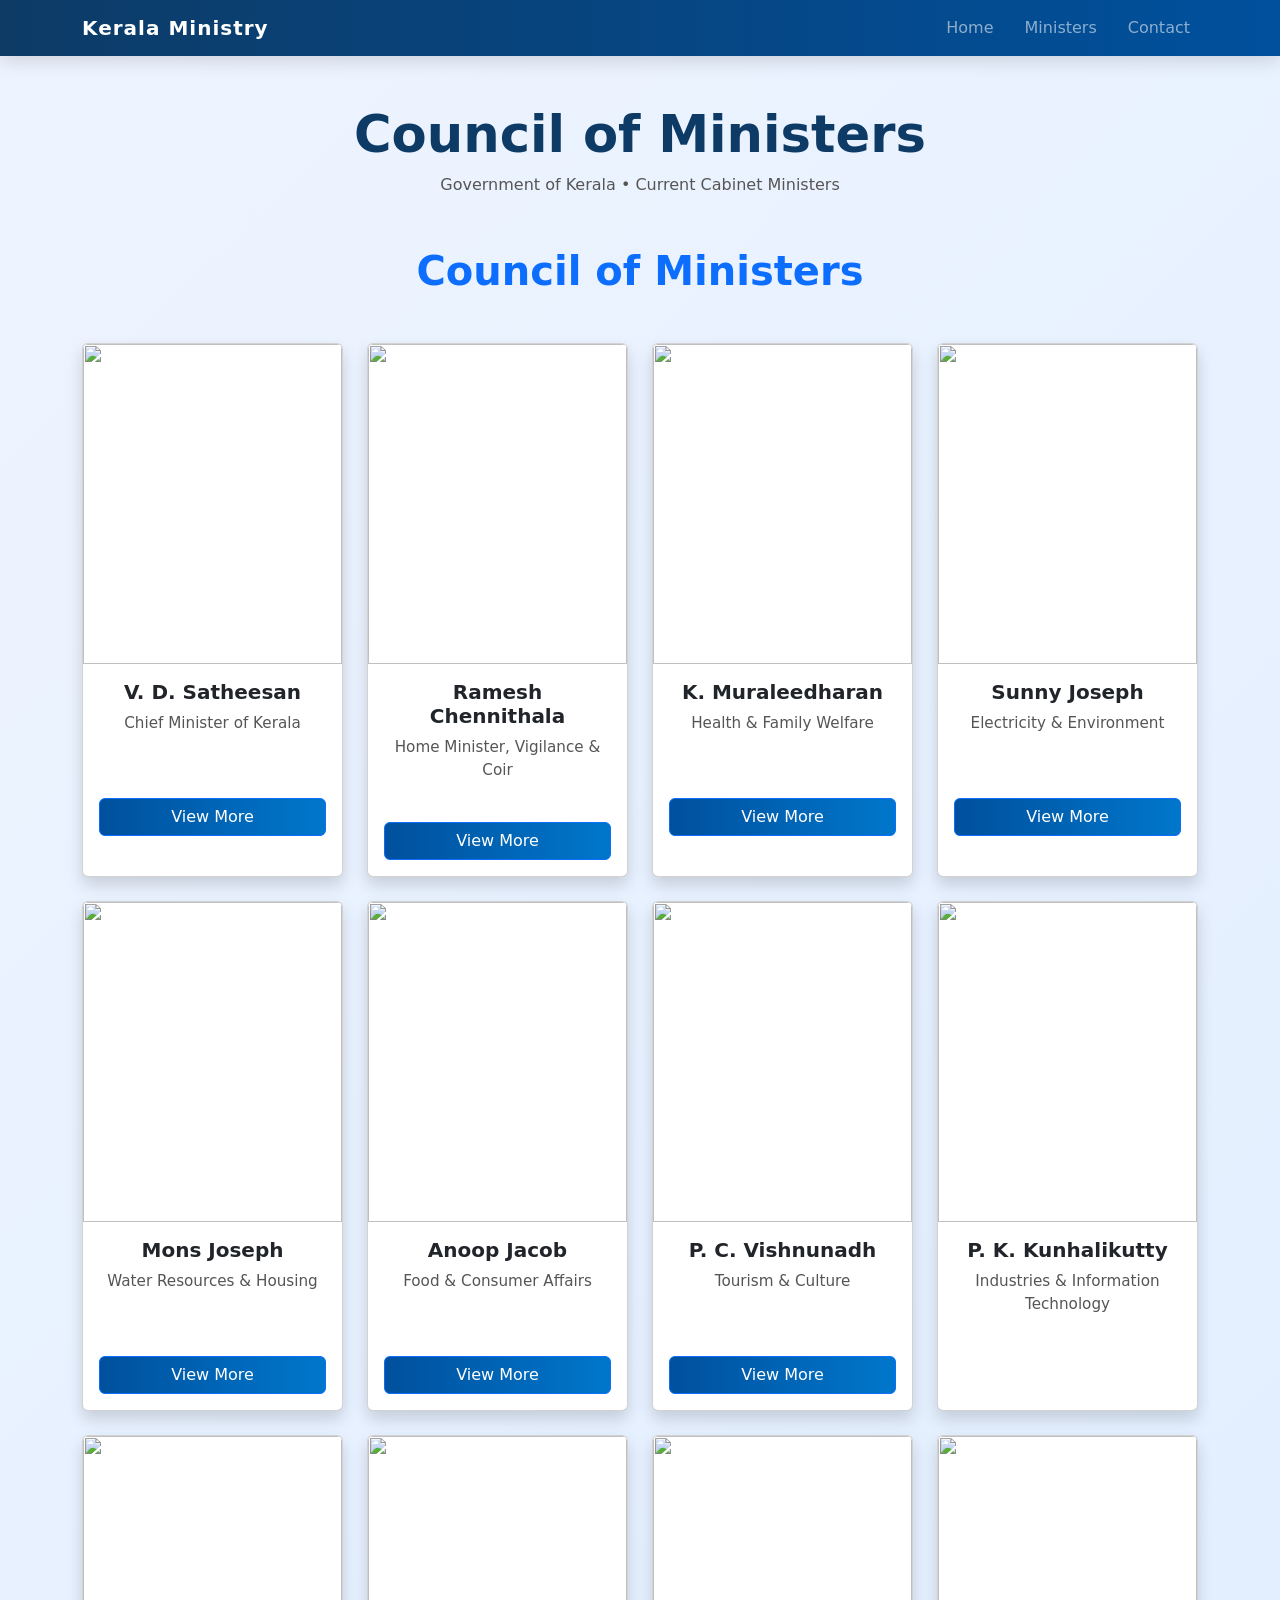
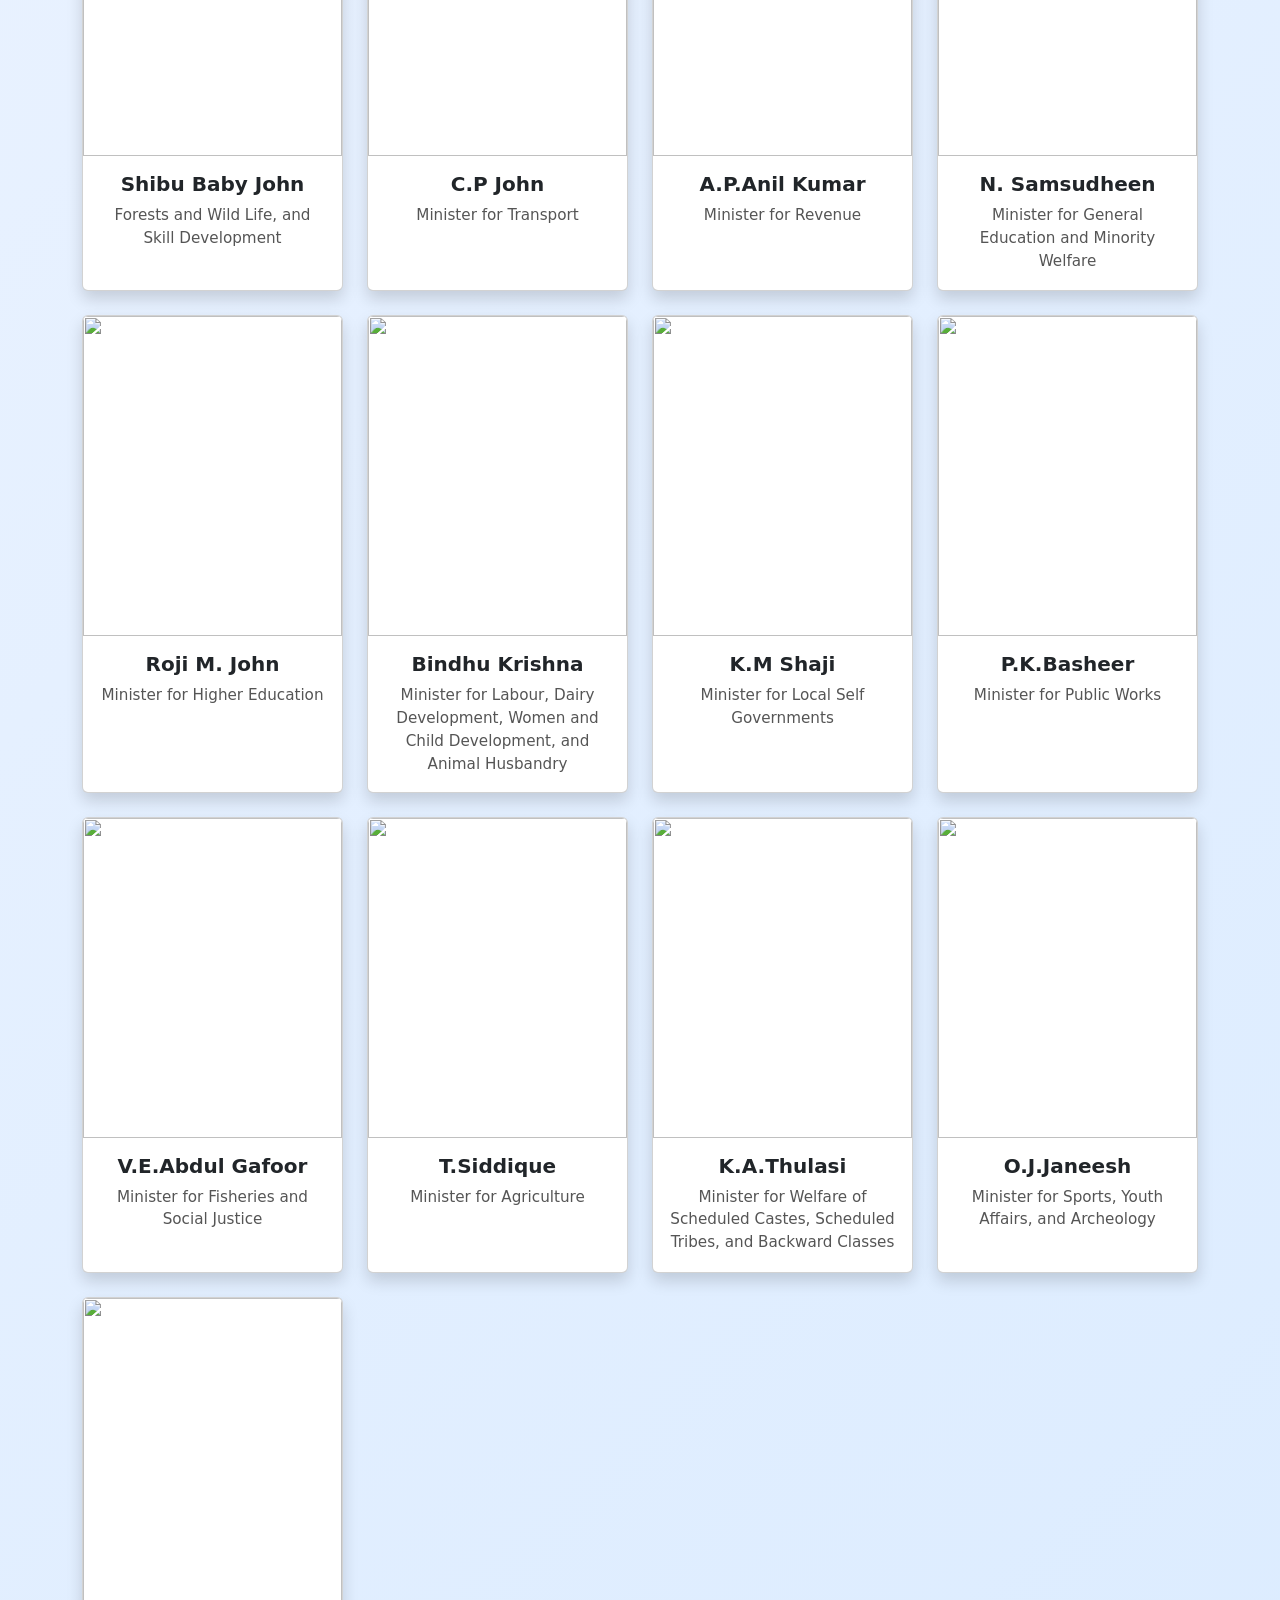
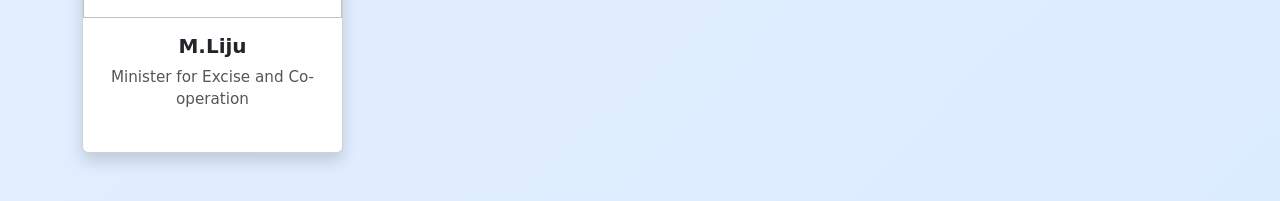
==== index.html @ 54235d42 "Initial commit" ====
<!DOCTYPE html>
<html lang="en">
<head>
    <meta charset="UTF-8">
    <meta name="viewport" content="width=device-width, initial-scale=1.0">
    <title>KERALA MINISTRY</title>
    <link rel="stylesheet" href="styles.css">
    <link href="https://cdn.jsdelivr.net/npm/bootstrap@5.3.8/dist/css/bootstrap.min.css" rel="stylesheet" integrity="sha384-sRIl4kxILFvY47J16cr9ZwB07vP4J8+LH7qKQnuqkuIAvNWLzeN8tE5YBujZqJLB" crossorigin="anonymous">
<link href="https://fonts.googleapis.com/css2?family=Poppins:wght@300;400;500;600;700;800&display=swap" rel="stylesheet">
</head>
<body>
   <nav class="navbar navbar-expand-lg navbar-dark bg-dark">

    <div class="container">

        <a class="navbar-brand fw-bold" href="home.html">
            Kerala Ministry
        </a>

        <button class="navbar-toggler"
                type="button"
                data-bs-toggle="collapse"
                data-bs-target="#navbarNav">

            <span class="navbar-toggler-icon"></span>

        </button>

        <div class="collapse navbar-collapse"
             id="navbarNav">

            <ul class="navbar-nav ms-auto">

                <li class="nav-item">
                    <a class="nav-link"
                       href="home.html">
                        Home
                    </a>
                </li>

                <li class="nav-item">
                    <a class="nav-link"
                       href="ministers.html">
                        Ministers
                    </a>
                </li>

                <li class="nav-item">
                    <a class="nav-link"
                       href="contact.html">
                        Contact
                    </a>
                </li>

            </ul>

        </div>

    </div>

</nav>
<div class="container text-center my-5">

    <h1 class="page-title">
        Council of Ministers
    </h1>

    <p class="page-subtitle">
        Government of Kerala • Current Cabinet Ministers
    </p>

</div>

 <div class="container my-5">

    <h1 class="text-center fw-bold text-primary mb-5">
        Council of Ministers
    </h1>

    <div class="row g-4">
<div class="col-lg-3 col-md-6">
    <div class="card h-100 shadow">
        <img src="VDS.jpg" class="card-img-top">
        <div class="card-body">
            <h5 class="card-title">V. D. Satheesan</h5>
            <p class="card-text">Chief Minister of Kerala</p>
            <a href="vds.html" class="btn btn-primary">View More</a>
        </div>
    </div>
</div>

<div class="col-lg-3 col-md-6">
    <div class="card h-100 shadow">
        <img src="Ramesh_Chennithala.jpg" class="card-img-top">
        <div class="card-body">
            <h5 class="card-title">Ramesh Chennithala</h5>
            <p class="card-text">Home Minister, Vigilance & Coir</p>
            <a href="rc.html" class="btn btn-primary">View More</a>
        </div>
    </div>
</div>


<div class="col-lg-3 col-md-6">
    <div class="card h-100 shadow">
        <img src="Mu.jpg" class="card-img-top">
        <div class="card-body">
            <h5 class="card-title">K. Muraleedharan</h5>
            <p class="card-text">Health & Family Welfare</p>
            <a href="mu.html" class="btn btn-primary">View More</a>
        </div>
    </div>
</div>


<div class="col-lg-3 col-md-6">
    <div class="card h-100 shadow">
        <img src="Joseph.Sunny.KPCC.jpg" class="card-img-top">
        <div class="card-body">
            <h5 class="card-title">Sunny Joseph</h5>
            <p class="card-text">Electricity & Environment</p>
            <a href="joseph.html" class="btn btn-primary">View More</a>
        </div>
    </div>
</div>


<div class="col-lg-3 col-md-6">
    <div class="card h-100 shadow">
        <img src="Mons_Joseph.jpeg" class="card-img-top">
        <div class="card-body">
            <h5 class="card-title">Mons Joseph</h5>
            <p class="card-text">Water Resources & Housing</p>
            <a href="mons.html" class="btn btn-primary">View More</a>
        </div>
    </div>
</div>


<div class="col-lg-3 col-md-6">
    <div class="card h-100 shadow">
        <img src="Anoop_jacob.JPG" class="card-img-top">
        <div class="card-body">
            <h5 class="card-title">Anoop Jacob</h5>
            <p class="card-text">Food & Consumer Affairs</p>
            <a href="anoop.html" class="btn btn-primary">View More</a>
        </div>
    </div>
</div>


<div class="col-lg-3 col-md-6">
    <div class="card h-100 shadow">
        <img src="https://upload.wikimedia.org/wikipedia/commons/3/39/P_c_vishnunadh.jpg" class="card-img-top">
        <div class="card-body">
            <h5 class="card-title">P. C. Vishnunadh</h5>
            <p class="card-text">Tourism & Culture</p>
            <a href="vishnu.html" class="btn btn-primary">View More</a>
        </div>
    </div>
</div>
<div class="col-lg-3 col-md-6">
    <div class="card h-100 shadow">
        <img src="https://upload.wikimedia.org/wikipedia/commons/b/b5/P._K._Kunhalikutty.jpg" class="card-img-top">
        <div class="card-body">
            <h5 class="card-title">P. K. Kunhalikutty</h5>
            <p class="card-text">Industries & Information Technology</p>
        </div>
    </div>
</div>
<div class="col-lg-3 col-md-6">
    <div class="card h-100 shadow">
        <img src="https://upload.wikimedia.org/wikipedia/commons/thumb/0/03/Shibu-Baby-John.jpg/960px-Shibu-Baby-John.jpg" class="card-img-top">
        <div class="card-body">
            <h5 class="card-title">Shibu Baby John</h5>
            <p class="card-text">Forests and Wild Life, and Skill Development</p>
        </div>
    </div>
</div>
<div class="col-lg-3 col-md-6">
    <div class="card h-100 shadow">
        <img src="https://upload.wikimedia.org/wikipedia/commons/1/19/C.P.John.jpg" class="card-img-top">
        <div class="card-body">
            <h5 class="card-title">C.P John</h5>
            <p class="card-text">Minister for Transport</p>
        </div>
    </div>
</div>
<div class="col-lg-3 col-md-6">
    <div class="card h-100 shadow">
        <img src="https://upload.wikimedia.org/wikipedia/commons/thumb/2/26/A.P._Anil_Kumar.JPG/960px-A.P._Anil_Kumar.JPG" class="card-img-top">
        <div class="card-body">
            <h5 class="card-title">A.P.Anil Kumar</h5>
            <p class="card-text">Minister for Revenue</p>
        </div>
    </div>
</div>
<div class="col-lg-3 col-md-6">
    <div class="card h-100 shadow">
        <img src="https://upload.wikimedia.org/wikipedia/commons/3/3d/N_Shamsudheen.jpg" class="card-img-top">
        <div class="card-body">
            <h5 class="card-title">N. Samsudheen</h5>
            <p class="card-text">Minister for General Education and Minority Welfare</p>
        </div>
    </div>
</div>
<div class="col-lg-3 col-md-6">
    <div class="card h-100 shadow">
        <img src="https://upload.wikimedia.org/wikipedia/commons/thumb/5/50/Roji_M_John_at_Kodussery_IMG_20260326_160534972_%28cropped%29.jpg/960px-Roji_M_John_at_Kodussery_IMG_20260326_160534972_%28cropped%29.jpg" class="card-img-top">
        <div class="card-body">
            <h5 class="card-title">Roji M. John</h5>
            <p class="card-text">Minister for Higher Education</p>
        </div>
    </div>
</div>
<div class="col-lg-3 col-md-6">
    <div class="card h-100 shadow">
        <img src="https://imgs.search.brave.com/O42FoAmhi16ko-r1k-6MO0hyw3cwKtBDov7sviqYpZA/rs:fit:860:0:0:0/g:ce/aHR0cHM6Ly9rZXJh/bGFrYXVtdWRpLmNv/bS93ZWItbmV3cy9l/bi8yMDI2LzA1L05N/QU4wNjc2MjczL2lt/YWdlL2JpbmR1LWty/aXNobmEtLjE3Nzkw/NDE1MDIud2VicA" class="card-img-top">
        <div class="card-body">
            <h5 class="card-title">Bindhu Krishna</h5>
            <p class="card-text">Minister for Labour, Dairy Development, Women and Child Development, and Animal Husbandry</p>
        </div>
    </div>
</div>
<div class="col-lg-3 col-md-6">
    <div class="card h-100 shadow">
        <img src="https://upload.wikimedia.org/wikipedia/commons/thumb/9/96/K._M._Shaji.jpg/960px-K._M._Shaji.jpg" class="card-img-top">
        <div class="card-body">
            <h5 class="card-title">K.M Shaji</h5>
            <p class="card-text">Minister for Local Self Governments</p>
        </div>
    </div>
</div>
<div class="col-lg-3 col-md-6">
    <div class="card h-100 shadow">
        <img src="https://upload.wikimedia.org/wikipedia/commons/5/58/P._K._Basheer.jpg" class="card-img-top">
        <div class="card-body">
            <h5 class="card-title">P.K.Basheer</h5>
            <p class="card-text">Minister for Public Works</p>
        </div>
    </div>
</div>
<div class="col-lg-3 col-md-6">
    <div class="card h-100 shadow">
        <img src="https://upload.wikimedia.org/wikipedia/commons/c/ce/VE_Abdul_Gafoor.jpg" class="card-img-top">
        <div class="card-body">
            <h5 class="card-title">V.E.Abdul Gafoor</h5>
            <p class="card-text">Minister for Fisheries and Social Justice</p>
        </div>
    </div>
</div>
<div class="col-lg-3 col-md-6">
    <div class="card h-100 shadow">
        <img src="https://imgs.search.brave.com/sYtH1njQj2t0QW8QYW3IHf9IfuUnKaIf6Jo2Sj3BYGw/rs:fit:860:0:0:0/g:ce/aHR0cHM6Ly9zdGF0/aWMudG9paW1nLmNv/bS90aHVtYi9tc2lk/LTEzMTQ0OTA5Nixp/bWdzaXplLTIwMzU4/LHdpZHRoLTQwMCxo/ZWlnaHQtMjI1LHJl/c2l6ZW1vZGUtNzIv/dC1zaWRkaXF1ZWpw/Zy5qcGc" class="card-img-top">
        <div class="card-body">
            <h5 class="card-title">T.Siddique</h5>
            <p class="card-text">Minister for Agriculture</p>
        </div>
    </div>
</div>
<div class="col-lg-3 col-md-6">
    <div class="card h-100 shadow">
        <img src="https://imgs.search.brave.com/kEOk8hwmdMlbbudfVW2r1sWWX0AowBg2daUrs0xkuWg/rs:fit:860:0:0:0/g:ce/aHR0cHM6Ly93d3cu/c3RkZC5rZXJhbGEu/Z292LmluL2ltYWdl/cy9nYWxsZXJ5L3Rv/cF9vZmZpY2lhbHNf/c3RfdGh1bGFzaS5w/bmc" class="card-img-top">
        <div class="card-body">
            <h5 class="card-title">K.A.Thulasi</h5>
            <p class="card-text">Minister for Welfare of Scheduled Castes, Scheduled Tribes, and Backward Classes</p>
        </div>
    </div>
</div>
<div class="col-lg-3 col-md-6">
    <div class="card h-100 shadow">
        <img src="https://imgs.search.brave.com/0z_IKZDBR9SFM426VxW8IrK_eLxdo8uNlRu4SaOowh0/rs:fit:860:0:0:0/g:ce/aHR0cHM6Ly9zdGF0/aWMudG9paW1nLmNv/bS90aHVtYi9tc2lk/LTEyNDUzNTAwMCxp/bWdzaXplLTI5NTQy/LHdpZHRoLTQwMCxo/ZWlnaHQtMjI1LHJl/c2l6ZW1vZGUtNzIv/by1qLWphbmVlc2gt/aXMtbmV3LXlvdXRo/LWNvbmdyZXNzLWtl/cmFsYS1wcmVzaWRl/bnQuanBn" class="card-img-top">
        <div class="card-body">
            <h5 class="card-title">O.J.Janeesh</h5>
            <p class="card-text">Minister for Sports, Youth Affairs, and Archeology</p>
        </div>
    </div>
</div>
<div class="col-lg-3 col-md-6">
    <div class="card h-100 shadow">
        <img src="https://upload.wikimedia.org/wikipedia/commons/thumb/c/cc/M._Liju.jpg/960px-M._Liju.jpg" class="card-img-top">
        <div class="card-body">
            <h5 class="card-title">M.Liju</h5>
            <p class="card-text">Minister for Excise and Co-operation</p>
        </div>
    </div>
</div>
    </div>

</div>
    <script src="https://cdn.jsdelivr.net/npm/bootstrap@5.3.8/dist/js/bootstrap.bundle.min.js" integrity="sha384-FKyoEForCGlyvwx9Hj09JcYn3nv7wiPVlz7YYwJrWVcXK/BmnVDxM+D2scQbITxI" crossorigin="anonymous"></script>
</body>
---- styles.css ----
@import url('https://fonts.googleapis.com/css2?family=Poppins:wght@300;400;500;600;700;800&display=swap');

body{

    font-family:'Poppins',sans-serif;

    background:
    linear-gradient(
    135deg,
    #edf4ff,
    #dcecff
    );

    margin:0;
    padding:0;
}

.navbar{

    background:
    linear-gradient(
    90deg,
    #003566,
    #00509d
    ) !important;

    box-shadow:
    0px 4px 15px rgba(0,0,0,0.2);
}

.navbar-brand{

    font-size:1.5rem;

    font-weight:700;

    letter-spacing:1px;
}

.nav-link{

    font-weight:500;

    margin-left:15px;

    transition:0.3s;
}

.nav-link:hover{

    color:#ffd60a !important;
}


.hero-section{

    position:relative;

    width:100%;
}

.hero-img{

    width:100%;

    height:650px;

    object-fit:cover;

    display:block;
}

.hero-overlay{

    position:absolute;

    top:0;
    left:0;

    width:100%;
    height:100%;

    background:
    rgba(0,0,0,0.45);

    display:flex;

    flex-direction:column;

    justify-content:center;

    align-items:center;

    text-align:center;

    color:white;
}

.hero-overlay h1{

    font-size:4rem;

    font-weight:800;

    text-shadow:
    2px 2px 10px black;
}

.hero-overlay p{

    font-size:1.4rem;

    max-width:700px;

    text-shadow:
    2px 2px 8px black;
}


.btn-primary{

    border:none;

    border-radius:50px;

    padding:12px 25px;

    font-weight:600;

    background:
    linear-gradient(
    90deg,
    #00509d,
    #0077cc
    );
}

.btn-primary:hover{

    transform:scale(1.03);

    background:
    linear-gradient(
    90deg,
    #003f88,
    #00509d
    );
}

.btn-warning{

    border-radius:50px;

    padding:12px 30px;

    font-weight:600;
}

.about-card{

    border:none;

    border-radius:25px;

    background:white;

    box-shadow:
    0px 10px 30px rgba(0,0,0,0.1);

    transition:0.3s;
}

.about-card:hover{

    transform:
    translateY(-5px);
}

.about-card h2{

    color:#003566;

    font-weight:700;
}

.about-card p{

    font-size:1rem;

    line-height:1.8;

    color:#444;
}


.stat-box{

    background:white;

    padding:30px;

    border-radius:20px;

    margin-bottom:20px;

    box-shadow:
    0px 10px 25px rgba(0,0,0,0.1);

    transition:0.3s;
}

.stat-box:hover{

    transform:
    translateY(-10px);
}

.stat-box h2{

    color:#00509d;

    font-size:3rem;

    font-weight:800;
}

.stat-box p{

    font-size:1.1rem;

    color:#555;
}


.card{

    border:none;

    border-radius:20px;

    overflow:hidden;

    transition:0.4s;

    box-shadow:
    0px 8px 25px rgba(0,0,0,0.12);
}

.card:hover{

    transform:
    translateY(-10px);

    box-shadow:
    0px 20px 35px rgba(0,0,0,0.18);
}

.card-img-top{

    height:300px;

    object-fit:cover;
}

.card-title{

    font-size:1.2rem;

    font-weight:700;

    color:#003566;
}

.card-text{

    color:#555;

    min-height:70px;
}

.card-body{

    text-align:center;
}

.ministers-title{

    text-align:center;

    color:#003566;

    font-size:3rem;

    font-weight:800;

    margin-top:40px;

    margin-bottom:40px;
}


footer{

    background:#003566;

    color:white;

    text-align:center;

    padding:20px;

    margin-top:60px;
}


@media(max-width:768px){

    .hero-img{

        height:400px;
    }

    .hero-overlay h1{

        font-size:2.3rem;
    }

    .hero-overlay p{

        font-size:1rem;
    }

    .card-img-top{

        height:250px;
    }

}


body{
    background:linear-gradient(
    135deg,
    #eef4ff,
    #dcecff
    );

    font-family:'Poppins',sans-serif;
}

.page-title{

    text-align:center;

    font-size:3.2rem;

    font-weight:800;

    color:#0d3b66;

    margin-top:40px;
}

.page-subtitle{

    text-align:center;

    color:#555;

    margin-bottom:50px;
}

.navbar{

    background:linear-gradient(
    90deg,
    #0d3b66,
    #00509d
    ) !important;

    box-shadow:
    0px 4px 20px rgba(0,0,0,0.15);
}

.navbar-brand{

    font-size:1.5rem;

    letter-spacing:1px;
}

.nav-link{

    font-weight:500;
}

.nav-link:hover{

    color:#ffd60a !important;
}

.card{

    border:none;

    border-radius:25px;

    overflow:hidden;

    transition:all 0.4s ease;

    background:white;

    box-shadow:
    0 10px 25px rgba(0,0,0,0.1);
}

.card:hover{

    transform:
    translateY(-12px);

    box-shadow:
    0 20px 40px rgba(0,0,0,0.18);
}

/* ===== IMAGE ===== */

.card-img-top{

    height:320px;

    object-fit:cover;

    transition:0.4s;
}

.card:hover .card-img-top{

    transform:scale(1.05);
}
.card-body{

    text-align:center;

    padding:25px;
}


.card-title{

    font-size:1.25rem;

    font-weight:700;

    color:#0d3b66;
}

.card-text{

    color:#555;

    min-height:70px;

    font-size:0.95rem;
}

.btn-primary{

    background:
    linear-gradient(
    90deg,
    #00509d,
    #0077cc
    );

    border:none;

    border-radius:50px;

    width:100%;

    padding:12px;

    font-weight:600;

    transition:0.3s;
}

.btn-primary:hover{

    background:
    linear-gradient(
    90deg,
    #003f88,
    #00509d
    );

    transform:scale(1.03);
}


.ministers-section{

    padding-top:50px;

    padding-bottom:60px;
}

footer{

    background:#0d3b66;

    color:white;

    text-align:center;

    padding:20px;

    margin-top:60px;
}

/* ===== RESPONSIVE ===== */

@media(max-width:768px){

    .page-title{

        font-size:2.2rem;
    }

    .card-img-top{

        height:250px;
    }
}
.minister-profile-img{

    height:450px;

    width:100%;

    object-fit:cover;
}
.form-control{

    border-radius:12px;
}

.form-control:focus{

    box-shadow:0 0 10px rgba(13,110,253,0.3);
}

.card{

    border-radius:20px;
}
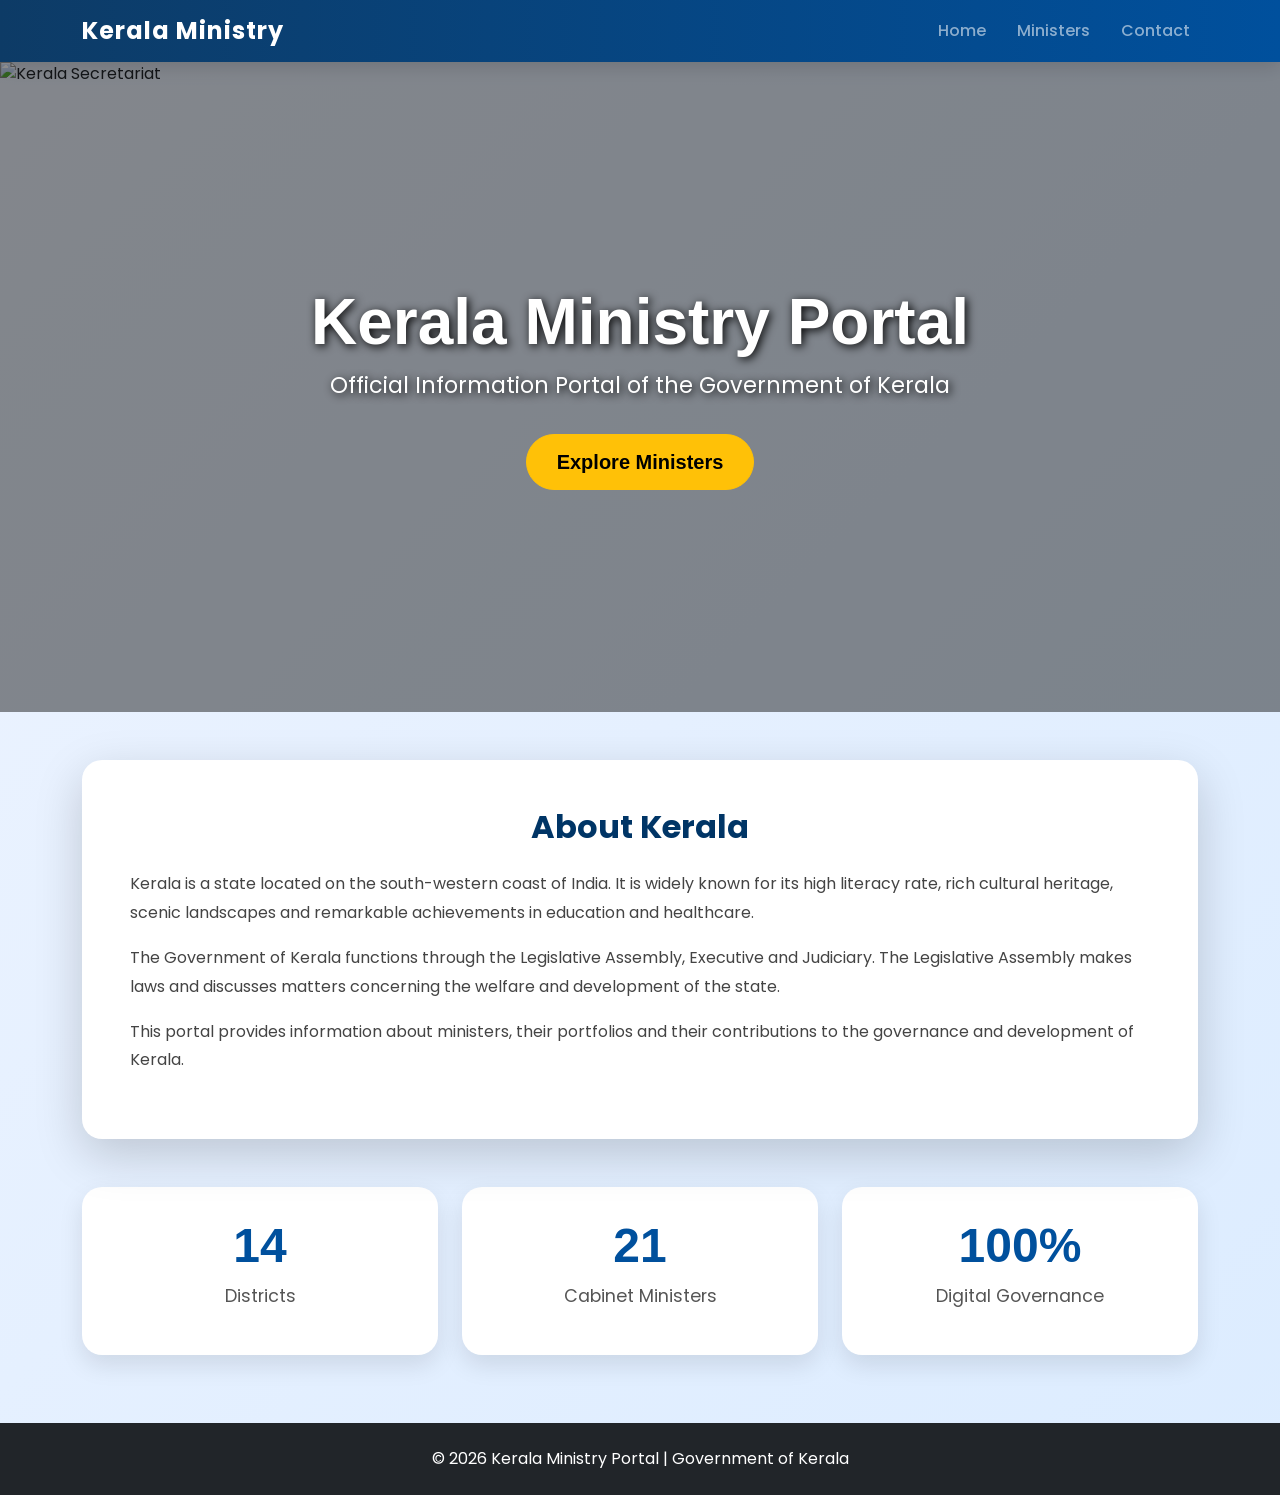
==== commit 1791caaa: "Rename home to index" ====
--- a/index.html
+++ b/index.html
@@ -1,292 +1,192 @@
 <!DOCTYPE html>
 <html lang="en">
+
 <head>
+
     <meta charset="UTF-8">
     <meta name="viewport" content="width=device-width, initial-scale=1.0">
-    <title>KERALA MINISTRY</title>
+
+    <title>Kerala Ministry Portal</title>
+
+    <link href="https://cdn.jsdelivr.net/npm/bootstrap@5.3.8/dist/css/bootstrap.min.css" rel="stylesheet">
+
     <link rel="stylesheet" href="styles.css">
-    <link href="https://cdn.jsdelivr.net/npm/bootstrap@5.3.8/dist/css/bootstrap.min.css" rel="stylesheet" integrity="sha384-sRIl4kxILFvY47J16cr9ZwB07vP4J8+LH7qKQnuqkuIAvNWLzeN8tE5YBujZqJLB" crossorigin="anonymous">
-<link href="https://fonts.googleapis.com/css2?family=Poppins:wght@300;400;500;600;700;800&display=swap" rel="stylesheet">
+
 </head>
+
 <body>
-   <nav class="navbar navbar-expand-lg navbar-dark bg-dark">
 
-    <div class="container">
+    <nav class="navbar navbar-expand-lg navbar-dark bg-dark">
 
-        <a class="navbar-brand fw-bold" href="home.html">
-            Kerala Ministry
-        </a>
+        <div class="container">
 
-        <button class="navbar-toggler"
+            <a class="navbar-brand fw-bold" href="home.html">
+                Kerala Ministry
+            </a>
+
+            <button class="navbar-toggler"
                 type="button"
                 data-bs-toggle="collapse"
                 data-bs-target="#navbarNav">
 
-            <span class="navbar-toggler-icon"></span>
+                <span class="navbar-toggler-icon"></span>
 
-        </button>
+            </button>
 
-        <div class="collapse navbar-collapse"
-             id="navbarNav">
+            <div class="collapse navbar-collapse"
+                id="navbarNav">
 
-            <ul class="navbar-nav ms-auto">
+                <ul class="navbar-nav ms-auto">
 
-                <li class="nav-item">
-                    <a class="nav-link"
-                       href="home.html">
-                        Home
-                    </a>
-                </li>
+                    <li class="nav-item">
+                        <a class="nav-link" href="home.html">
+                            Home
+                        </a>
+                    </li>
 
-                <li class="nav-item">
-                    <a class="nav-link"
-                       href="ministers.html">
-                        Ministers
-                    </a>
-                </li>
+                    <li class="nav-item">
+                        <a class="nav-link" href="ministers.html">
+                            Ministers
+                        </a>
+                    </li>
 
-                <li class="nav-item">
-                    <a class="nav-link"
-                       href="contact.html">
-                        Contact
-                    </a>
-                </li>
+                    <li class="nav-item">
+                        <a class="nav-link" href="contact.html">
+                            Contact
+                        </a>
+                    </li>
 
-            </ul>
+                </ul>
+
+            </div>
+
+        </div>
+
+    </nav>
+
+    <div class="hero-section">
+
+        <img src="Kerala_Government_Secretariat.jpg"
+            class="hero-img"
+            alt="Kerala Secretariat">
+
+        <div class="hero-overlay">
+
+            <h1>Kerala Ministry Portal</h1>
+
+            <p>
+                Official Information Portal of the Government of Kerala
+            </p>
+
+            <a href="ministers.html"
+                class="btn btn-warning btn-lg mt-3">
+
+                Explore Ministers
+
+            </a>
 
         </div>
 
     </div>
 
-</nav>
-<div class="container text-center my-5">
+    <div class="container mt-5">
 
-    <h1 class="page-title">
-        Council of Ministers
-    </h1>
+        <div class="card about-card shadow-lg p-5">
 
-    <p class="page-subtitle">
-        Government of Kerala • Current Cabinet Ministers
-    </p>
+            <h2 class="text-center mb-4">
 
-</div>
+                About Kerala
 
- <div class="container my-5">
+            </h2>
 
-    <h1 class="text-center fw-bold text-primary mb-5">
-        Council of Ministers
-    </h1>
+            <p>
 
-    <div class="row g-4">
-<div class="col-lg-3 col-md-6">
-    <div class="card h-100 shadow">
-        <img src="VDS.jpg" class="card-img-top">
-        <div class="card-body">
-            <h5 class="card-title">V. D. Satheesan</h5>
-            <p class="card-text">Chief Minister of Kerala</p>
-            <a href="vds.html" class="btn btn-primary">View More</a>
+                Kerala is a state located on the south-western coast of India.
+                It is widely known for its high literacy rate, rich cultural
+                heritage, scenic landscapes and remarkable achievements in
+                education and healthcare.
+
+            </p>
+
+            <p>
+
+                The Government of Kerala functions through the Legislative
+                Assembly, Executive and Judiciary. The Legislative Assembly
+                makes laws and discusses matters concerning the welfare and
+                development of the state.
+
+            </p>
+
+            <p>
+
+                This portal provides information about ministers, their
+                portfolios and their contributions to the governance and
+                development of Kerala.
+
+            </p>
+
         </div>
+
     </div>
-</div>
 
-<div class="col-lg-3 col-md-6">
-    <div class="card h-100 shadow">
-        <img src="Ramesh_Chennithala.jpg" class="card-img-top">
-        <div class="card-body">
-            <h5 class="card-title">Ramesh Chennithala</h5>
-            <p class="card-text">Home Minister, Vigilance & Coir</p>
-            <a href="rc.html" class="btn btn-primary">View More</a>
+    <div class="container mt-5">
+
+        <div class="row text-center">
+
+            <div class="col-md-4">
+
+                <div class="stat-box">
+
+                    <h2>14</h2>
+
+                    <p>Districts</p>
+
+                </div>
+
+            </div>
+
+            <div class="col-md-4">
+
+                <div class="stat-box">
+
+                    <h2>21</h2>
+
+                    <p>Cabinet Ministers</p>
+
+                </div>
+
+            </div>
+
+            <div class="col-md-4">
+
+                <div class="stat-box">
+
+                    <h2>100%</h2>
+
+                    <p>Digital Governance</p>
+
+                </div>
+
+            </div>
+
         </div>
+
     </div>
-</div>
+
+    <footer class="bg-dark text-white text-center p-4 mt-5">
+
+        <p class="mb-0">
+
+            © 2026 Kerala Ministry Portal | Government of Kerala
+
+        </p>
+
+    </footer>
 
 
-<div class="col-lg-3 col-md-6">
-    <div class="card h-100 shadow">
-        <img src="Mu.jpg" class="card-img-top">
-        <div class="card-body">
-            <h5 class="card-title">K. Muraleedharan</h5>
-            <p class="card-text">Health & Family Welfare</p>
-            <a href="mu.html" class="btn btn-primary">View More</a>
-        </div>
-    </div>
-</div>
+    <script src="https://cdn.jsdelivr.net/npm/bootstrap@5.3.8/dist/js/bootstrap.bundle.min.js"></script>
 
+</body>
 
-<div class="col-lg-3 col-md-6">
-    <div class="card h-100 shadow">
-        <img src="Joseph.Sunny.KPCC.jpg" class="card-img-top">
-        <div class="card-body">
-            <h5 class="card-title">Sunny Joseph</h5>
-            <p class="card-text">Electricity & Environment</p>
-            <a href="joseph.html" class="btn btn-primary">View More</a>
-        </div>
-    </div>
-</div>
+</html>
 
-
-<div class="col-lg-3 col-md-6">
-    <div class="card h-100 shadow">
-        <img src="Mons_Joseph.jpeg" class="card-img-top">
-        <div class="card-body">
-            <h5 class="card-title">Mons Joseph</h5>
-            <p class="card-text">Water Resources & Housing</p>
-            <a href="mons.html" class="btn btn-primary">View More</a>
-        </div>
-    </div>
-</div>
-
-
-<div class="col-lg-3 col-md-6">
-    <div class="card h-100 shadow">
-        <img src="Anoop_jacob.JPG" class="card-img-top">
-        <div class="card-body">
-            <h5 class="card-title">Anoop Jacob</h5>
-            <p class="card-text">Food & Consumer Affairs</p>
-            <a href="anoop.html" class="btn btn-primary">View More</a>
-        </div>
-    </div>
-</div>
-
-
-<div class="col-lg-3 col-md-6">
-    <div class="card h-100 shadow">
-        <img src="https://upload.wikimedia.org/wikipedia/commons/3/39/P_c_vishnunadh.jpg" class="card-img-top">
-        <div class="card-body">
-            <h5 class="card-title">P. C. Vishnunadh</h5>
-            <p class="card-text">Tourism & Culture</p>
-            <a href="vishnu.html" class="btn btn-primary">View More</a>
-        </div>
-    </div>
-</div>
-<div class="col-lg-3 col-md-6">
-    <div class="card h-100 shadow">
-        <img src="https://upload.wikimedia.org/wikipedia/commons/b/b5/P._K._Kunhalikutty.jpg" class="card-img-top">
-        <div class="card-body">
-            <h5 class="card-title">P. K. Kunhalikutty</h5>
-            <p class="card-text">Industries & Information Technology</p>
-        </div>
-    </div>
-</div>
-<div class="col-lg-3 col-md-6">
-    <div class="card h-100 shadow">
-        <img src="https://upload.wikimedia.org/wikipedia/commons/thumb/0/03/Shibu-Baby-John.jpg/960px-Shibu-Baby-John.jpg" class="card-img-top">
-        <div class="card-body">
-            <h5 class="card-title">Shibu Baby John</h5>
-            <p class="card-text">Forests and Wild Life, and Skill Development</p>
-        </div>
-    </div>
-</div>
-<div class="col-lg-3 col-md-6">
-    <div class="card h-100 shadow">
-        <img src="https://upload.wikimedia.org/wikipedia/commons/1/19/C.P.John.jpg" class="card-img-top">
-        <div class="card-body">
-            <h5 class="card-title">C.P John</h5>
-            <p class="card-text">Minister for Transport</p>
-        </div>
-    </div>
-</div>
-<div class="col-lg-3 col-md-6">
-    <div class="card h-100 shadow">
-        <img src="https://upload.wikimedia.org/wikipedia/commons/thumb/2/26/A.P._Anil_Kumar.JPG/960px-A.P._Anil_Kumar.JPG" class="card-img-top">
-        <div class="card-body">
-            <h5 class="card-title">A.P.Anil Kumar</h5>
-            <p class="card-text">Minister for Revenue</p>
-        </div>
-    </div>
-</div>
-<div class="col-lg-3 col-md-6">
-    <div class="card h-100 shadow">
-        <img src="https://upload.wikimedia.org/wikipedia/commons/3/3d/N_Shamsudheen.jpg" class="card-img-top">
-        <div class="card-body">
-            <h5 class="card-title">N. Samsudheen</h5>
-            <p class="card-text">Minister for General Education and Minority Welfare</p>
-        </div>
-    </div>
-</div>
-<div class="col-lg-3 col-md-6">
-    <div class="card h-100 shadow">
-        <img src="https://upload.wikimedia.org/wikipedia/commons/thumb/5/50/Roji_M_John_at_Kodussery_IMG_20260326_160534972_%28cropped%29.jpg/960px-Roji_M_John_at_Kodussery_IMG_20260326_160534972_%28cropped%29.jpg" class="card-img-top">
-        <div class="card-body">
-            <h5 class="card-title">Roji M. John</h5>
-            <p class="card-text">Minister for Higher Education</p>
-        </div>
-    </div>
-</div>
-<div class="col-lg-3 col-md-6">
-    <div class="card h-100 shadow">
-        <img src="https://imgs.search.brave.com/O42FoAmhi16ko-r1k-6MO0hyw3cwKtBDov7sviqYpZA/rs:fit:860:0:0:0/g:ce/aHR0cHM6Ly9rZXJh/bGFrYXVtdWRpLmNv/bS93ZWItbmV3cy9l/bi8yMDI2LzA1L05N/QU4wNjc2MjczL2lt/YWdlL2JpbmR1LWty/aXNobmEtLjE3Nzkw/NDE1MDIud2VicA" class="card-img-top">
-        <div class="card-body">
-            <h5 class="card-title">Bindhu Krishna</h5>
-            <p class="card-text">Minister for Labour, Dairy Development, Women and Child Development, and Animal Husbandry</p>
-        </div>
-    </div>
-</div>
-<div class="col-lg-3 col-md-6">
-    <div class="card h-100 shadow">
-        <img src="https://upload.wikimedia.org/wikipedia/commons/thumb/9/96/K._M._Shaji.jpg/960px-K._M._Shaji.jpg" class="card-img-top">
-        <div class="card-body">
-            <h5 class="card-title">K.M Shaji</h5>
-            <p class="card-text">Minister for Local Self Governments</p>
-        </div>
-    </div>
-</div>
-<div class="col-lg-3 col-md-6">
-    <div class="card h-100 shadow">
-        <img src="https://upload.wikimedia.org/wikipedia/commons/5/58/P._K._Basheer.jpg" class="card-img-top">
-        <div class="card-body">
-            <h5 class="card-title">P.K.Basheer</h5>
-            <p class="card-text">Minister for Public Works</p>
-        </div>
-    </div>
-</div>
-<div class="col-lg-3 col-md-6">
-    <div class="card h-100 shadow">
-        <img src="https://upload.wikimedia.org/wikipedia/commons/c/ce/VE_Abdul_Gafoor.jpg" class="card-img-top">
-        <div class="card-body">
-            <h5 class="card-title">V.E.Abdul Gafoor</h5>
-            <p class="card-text">Minister for Fisheries and Social Justice</p>
-        </div>
-    </div>
-</div>
-<div class="col-lg-3 col-md-6">
-    <div class="card h-100 shadow">
-        <img src="https://imgs.search.brave.com/sYtH1njQj2t0QW8QYW3IHf9IfuUnKaIf6Jo2Sj3BYGw/rs:fit:860:0:0:0/g:ce/aHR0cHM6Ly9zdGF0/aWMudG9paW1nLmNv/bS90aHVtYi9tc2lk/LTEzMTQ0OTA5Nixp/bWdzaXplLTIwMzU4/LHdpZHRoLTQwMCxo/ZWlnaHQtMjI1LHJl/c2l6ZW1vZGUtNzIv/dC1zaWRkaXF1ZWpw/Zy5qcGc" class="card-img-top">
-        <div class="card-body">
-            <h5 class="card-title">T.Siddique</h5>
-            <p class="card-text">Minister for Agriculture</p>
-        </div>
-    </div>
-</div>
-<div class="col-lg-3 col-md-6">
-    <div class="card h-100 shadow">
-        <img src="https://imgs.search.brave.com/kEOk8hwmdMlbbudfVW2r1sWWX0AowBg2daUrs0xkuWg/rs:fit:860:0:0:0/g:ce/aHR0cHM6Ly93d3cu/c3RkZC5rZXJhbGEu/Z292LmluL2ltYWdl/cy9nYWxsZXJ5L3Rv/cF9vZmZpY2lhbHNf/c3RfdGh1bGFzaS5w/bmc" class="card-img-top">
-        <div class="card-body">
-            <h5 class="card-title">K.A.Thulasi</h5>
-            <p class="card-text">Minister for Welfare of Scheduled Castes, Scheduled Tribes, and Backward Classes</p>
-        </div>
-    </div>
-</div>
-<div class="col-lg-3 col-md-6">
-    <div class="card h-100 shadow">
-        <img src="https://imgs.search.brave.com/0z_IKZDBR9SFM426VxW8IrK_eLxdo8uNlRu4SaOowh0/rs:fit:860:0:0:0/g:ce/aHR0cHM6Ly9zdGF0/aWMudG9paW1nLmNv/bS90aHVtYi9tc2lk/LTEyNDUzNTAwMCxp/bWdzaXplLTI5NTQy/LHdpZHRoLTQwMCxo/ZWlnaHQtMjI1LHJl/c2l6ZW1vZGUtNzIv/by1qLWphbmVlc2gt/aXMtbmV3LXlvdXRo/LWNvbmdyZXNzLWtl/cmFsYS1wcmVzaWRl/bnQuanBn" class="card-img-top">
-        <div class="card-body">
-            <h5 class="card-title">O.J.Janeesh</h5>
-            <p class="card-text">Minister for Sports, Youth Affairs, and Archeology</p>
-        </div>
-    </div>
-</div>
-<div class="col-lg-3 col-md-6">
-    <div class="card h-100 shadow">
-        <img src="https://upload.wikimedia.org/wikipedia/commons/thumb/c/cc/M._Liju.jpg/960px-M._Liju.jpg" class="card-img-top">
-        <div class="card-body">
-            <h5 class="card-title">M.Liju</h5>
-            <p class="card-text">Minister for Excise and Co-operation</p>
-        </div>
-    </div>
-</div>
-    </div>
-
-</div>
-    <script src="https://cdn.jsdelivr.net/npm/bootstrap@5.3.8/dist/js/bootstrap.bundle.min.js" integrity="sha384-FKyoEForCGlyvwx9Hj09JcYn3nv7wiPVlz7YYwJrWVcXK/BmnVDxM+D2scQbITxI" crossorigin="anonymous"></script>
-</body>
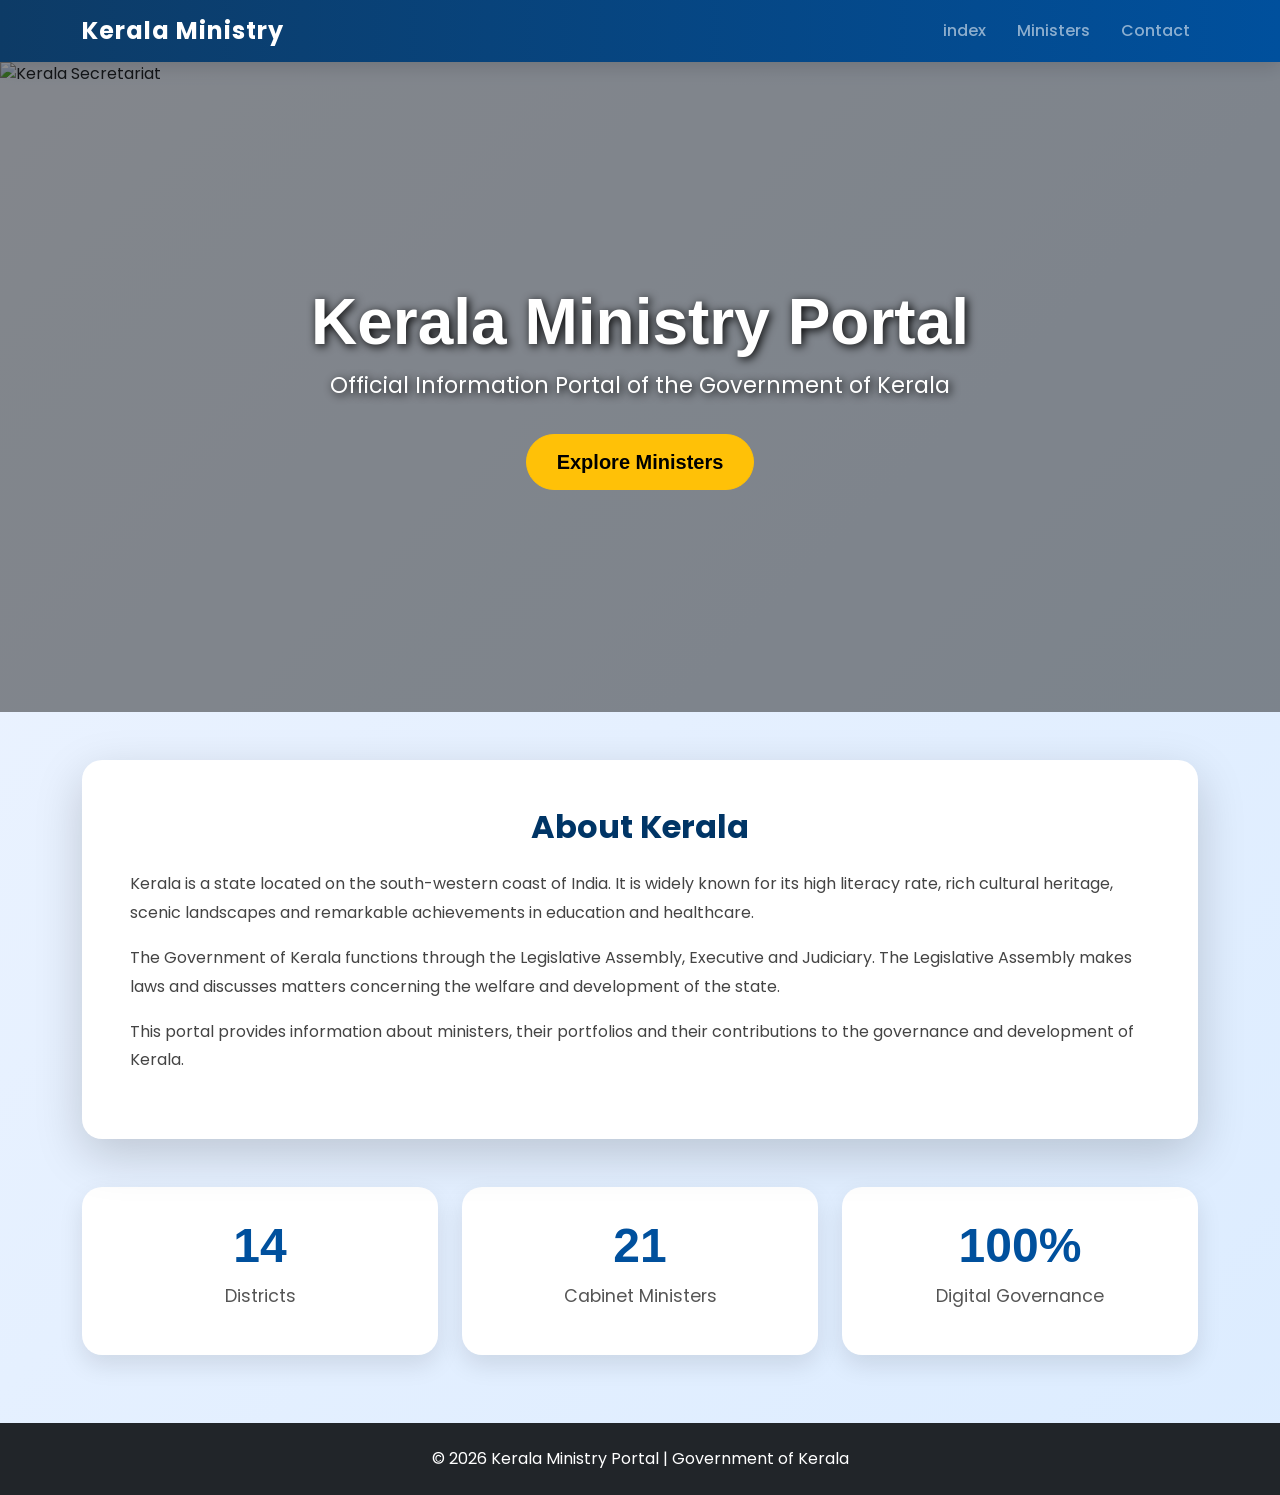
==== commit 3e6862bb: "Fix navigation links" ====
--- a/index.html
+++ b/index.html
@@ -20,7 +20,7 @@
 
         <div class="container">
 
-            <a class="navbar-brand fw-bold" href="home.html">
+            <a class="navbar-brand fw-bold" href="index.html">
                 Kerala Ministry
             </a>
 
@@ -39,8 +39,8 @@
                 <ul class="navbar-nav ms-auto">
 
                     <li class="nav-item">
-                        <a class="nav-link" href="home.html">
-                            Home
+                        <a class="nav-link" href="index.html">
+                            index
                         </a>
                     </li>
 
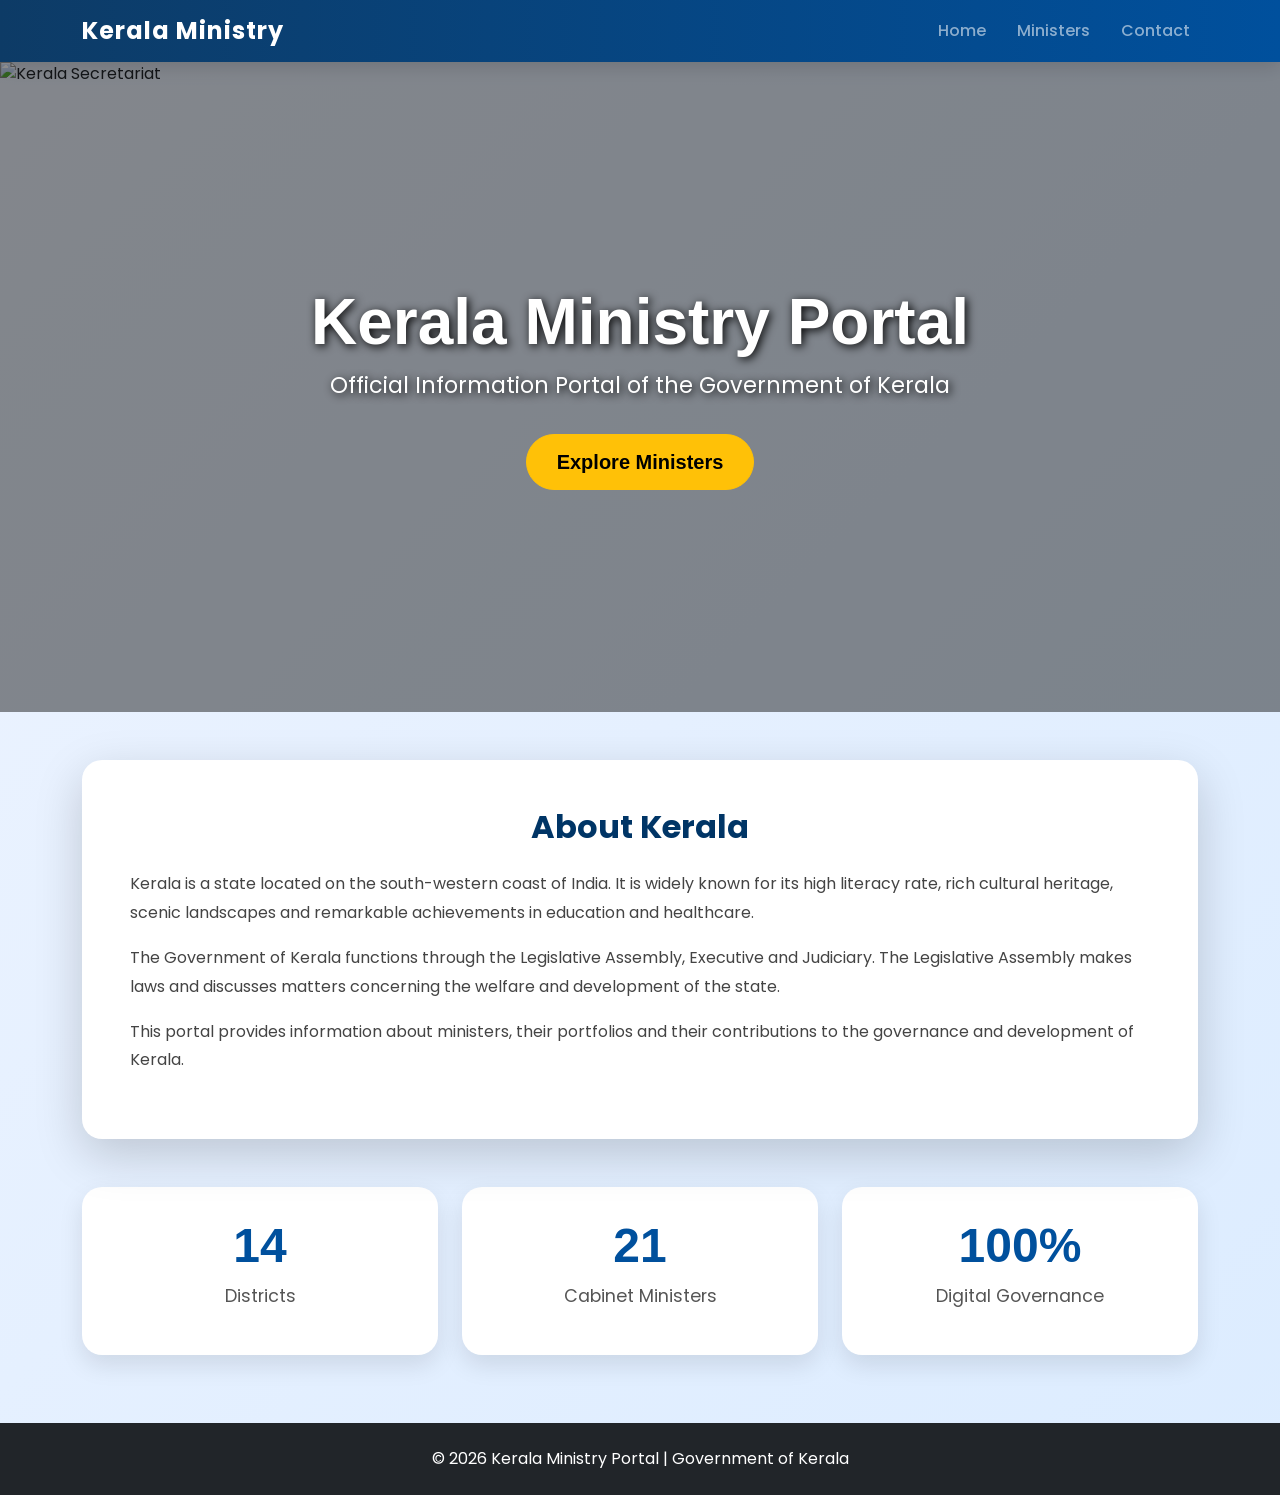
==== commit ec8c19b1: "Fix navigation links" ====
--- a/index.html
+++ b/index.html
@@ -40,7 +40,7 @@
 
                     <li class="nav-item">
                         <a class="nav-link" href="index.html">
-                            index
+                            Home
                         </a>
                     </li>
 
